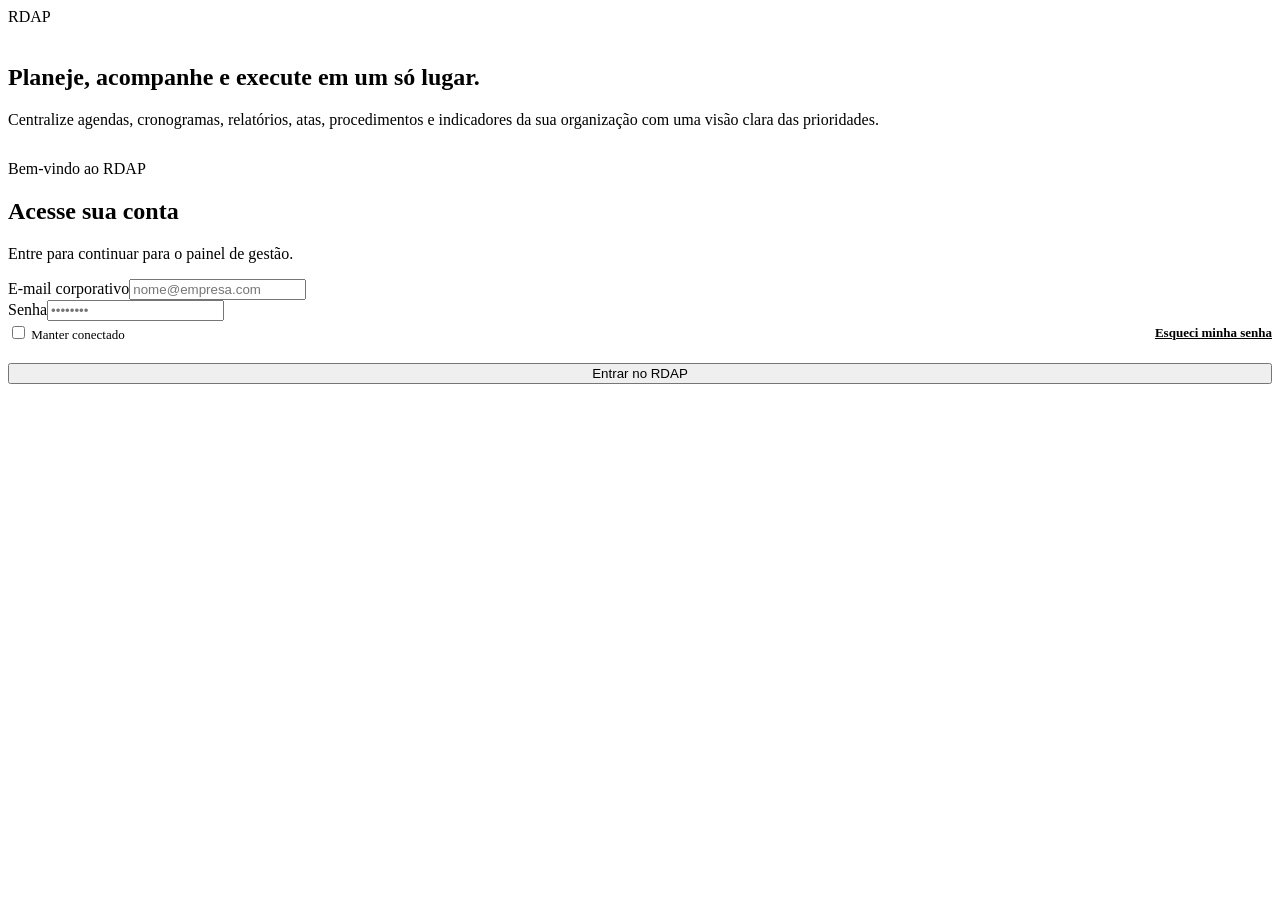
==== index.html @ f35115d3 "Initial RDAP site" ====
<!doctype html><html lang="pt-BR"><head><meta charset="utf-8"><meta name="viewport" content="width=device-width,initial-scale=1"><title>Entrar | RDAP</title><link rel="stylesheet" href="styles.css"></head><body class="login-body"><div class="login-card"><section class="login-hero"><div class="brand big"><div class="flag-logo"></div><span>RDAP</span></div><div class="hero-copy"><div class="eyebrow" style="color:#fff;opacity:.72">Organização empresarial</div><h1>Planeje, acompanhe e execute em um só lugar.</h1><p>Centralize agendas, cronogramas, relatórios, atas, procedimentos e indicadores da sua organização com uma visão clara das prioridades.</p></div><div style="font-size:12px;color:rgba(255,255,255,.6)">Red • White • Blue • Productivity</div></section><section class="login-form"><div class="eyebrow">Bem-vindo ao RDAP</div><h2>Acesse sua conta</h2><p>Entre para continuar para o painel de gestão.</p><form onsubmit="event.preventDefault();location.href='dashboard.html'"><div class="field"><label>E-mail corporativo</label><input type="email" placeholder="nome@empresa.com" required></div><div class="field"><label>Senha</label><input type="password" placeholder="••••••••" required></div><div style="display:flex;justify-content:space-between;gap:10px;align-items:center;margin:2px 0 20px;font-size:13px"><label><input type="checkbox"> Manter conectado</label><a href="#" style="color:var(--navy);font-weight:700">Esqueci minha senha</a></div><button class="btn btn-primary" style="width:100%">Entrar no RDAP</button></form></section></div></body></html>
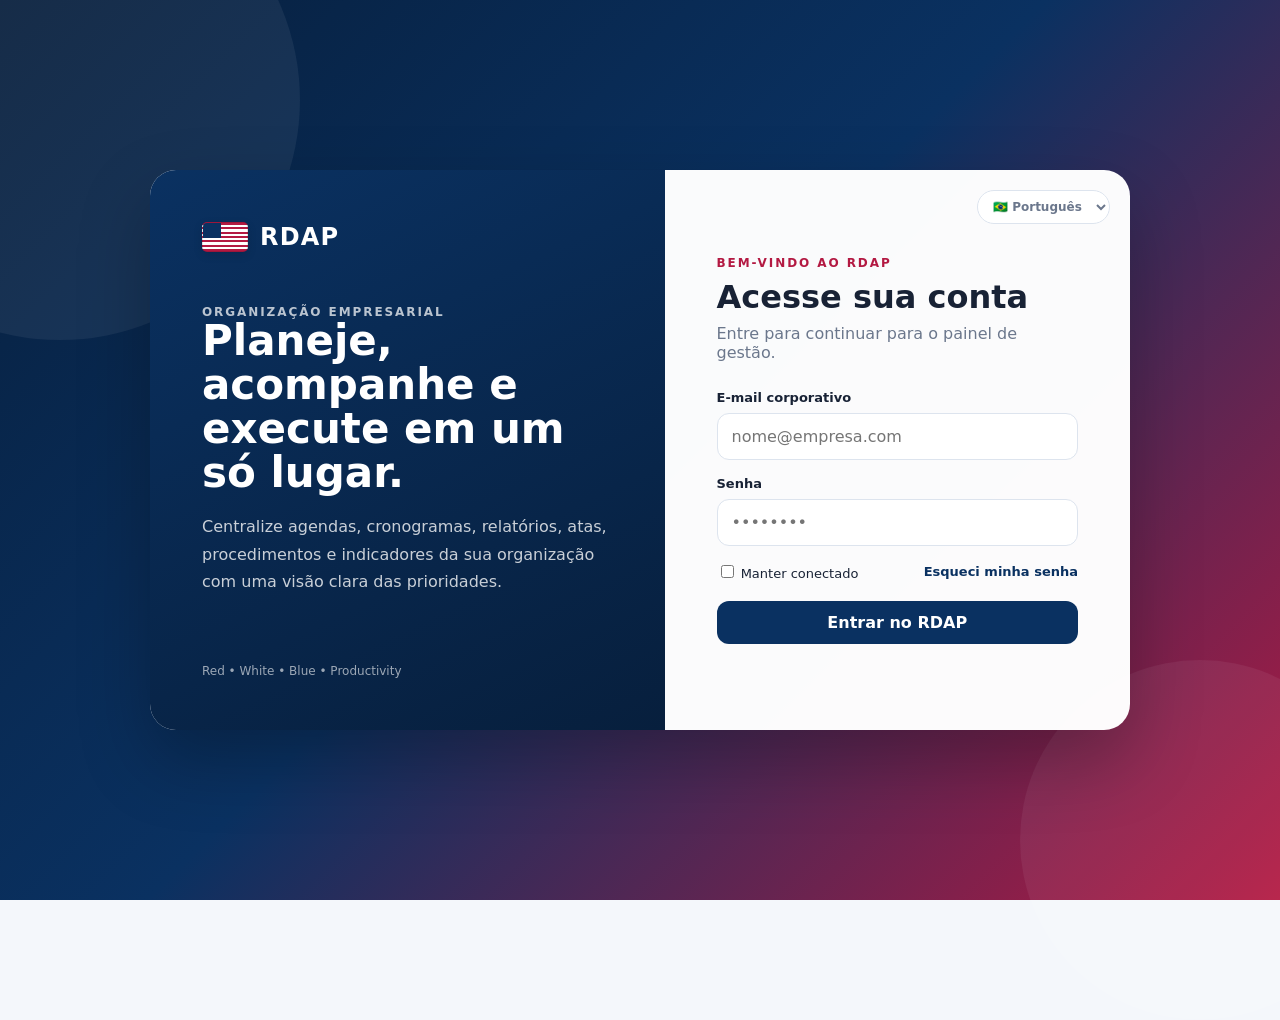
==== commit b8fb49e4: "Enable language selector on login" ====
--- a/index.html
+++ b/index.html
@@ -1 +1 @@
-<!doctype html><html lang="pt-BR"><head><meta charset="utf-8"><meta name="viewport" content="width=device-width,initial-scale=1"><title>Entrar | RDAP</title><link rel="stylesheet" href="styles.css"></head><body class="login-body"><div class="login-card"><section class="login-hero"><div class="brand big"><div class="flag-logo"></div><span>RDAP</span></div><div class="hero-copy"><div class="eyebrow" style="color:#fff;opacity:.72">Organização empresarial</div><h1>Planeje, acompanhe e execute em um só lugar.</h1><p>Centralize agendas, cronogramas, relatórios, atas, procedimentos e indicadores da sua organização com uma visão clara das prioridades.</p></div><div style="font-size:12px;color:rgba(255,255,255,.6)">Red • White • Blue • Productivity</div></section><section class="login-form"><div class="eyebrow">Bem-vindo ao RDAP</div><h2>Acesse sua conta</h2><p>Entre para continuar para o painel de gestão.</p><form onsubmit="event.preventDefault();location.href='dashboard.html'"><div class="field"><label>E-mail corporativo</label><input type="email" placeholder="nome@empresa.com" required></div><div class="field"><label>Senha</label><input type="password" placeholder="••••••••" required></div><div style="display:flex;justify-content:space-between;gap:10px;align-items:center;margin:2px 0 20px;font-size:13px"><label><input type="checkbox"> Manter conectado</label><a href="#" style="color:var(--navy);font-weight:700">Esqueci minha senha</a></div><button class="btn btn-primary" style="width:100%">Entrar no RDAP</button></form></section></div></body></html>+<!doctype html><html lang="pt-BR"><head><meta charset="utf-8"><meta name="viewport" content="width=device-width,initial-scale=1"><title>Entrar | RDAP</title><link rel="stylesheet" href="styles.css"></head><body class="login-body"><div class="login-card"><section class="login-hero"><div class="brand big"><div class="flag-logo"></div><span>RDAP</span></div><div class="hero-copy"><div class="eyebrow" style="color:#fff;opacity:.72">Organização empresarial</div><h1>Planeje, acompanhe e execute em um só lugar.</h1><p>Centralize agendas, cronogramas, relatórios, atas, procedimentos e indicadores da sua organização com uma visão clara das prioridades.</p></div><div style="font-size:12px;color:rgba(255,255,255,.6)">Red • White • Blue • Productivity</div></section><section class="login-form"><div class="eyebrow">Bem-vindo ao RDAP</div><h2>Acesse sua conta</h2><p>Entre para continuar para o painel de gestão.</p><form onsubmit="event.preventDefault();location.href='dashboard.html'"><div class="field"><label>E-mail corporativo</label><input type="email" placeholder="nome@empresa.com" required></div><div class="field"><label>Senha</label><input type="password" placeholder="••••••••" required></div><div style="display:flex;justify-content:space-between;gap:10px;align-items:center;margin:2px 0 20px;font-size:13px"><label><input type="checkbox"> Manter conectado</label><a href="#" style="color:var(--navy);font-weight:700">Esqueci minha senha</a></div><button class="btn btn-primary" style="width:100%">Entrar no RDAP</button></form></section></div><script src="app.js"></script></body></html>
--- a/styles.css
+++ b/styles.css
@@ -0,0 +1 @@
+:root{--navy:#0A3161;--navy-2:#071f3d;--red:#B31942;--red-2:#8e1435;--white:#ffffff;--bg:#f4f7fb;--card:#ffffff;--text:#182235;--muted:#6b778c;--line:#dde4ee;--success:#2f855a;--warning:#d69e2e;--shadow:0 10px 30px rgba(10,49,97,.10);--radius:18px}*{box-sizing:border-box}html,body{margin:0;padding:0;font-family:Inter,system-ui,-apple-system,BlinkMacSystemFont,"Segoe UI",sans-serif;background:var(--bg);color:var(--text)}a{text-decoration:none;color:inherit}button,input,select,textarea{font:inherit}body{min-height:100vh}.login-body{background:linear-gradient(135deg,var(--navy-2),var(--navy) 48%,var(--red));display:grid;place-items:center;padding:24px;position:relative;overflow:hidden}.login-body:before,.login-body:after{content:"";position:absolute;border-radius:50%;background:rgba(255,255,255,.06)}.login-body:before{width:480px;height:480px;left:-180px;top:-140px}.login-body:after{width:360px;height:360px;right:-100px;bottom:-120px}.login-card{position:relative;z-index:2;width:min(980px,100%);display:grid;grid-template-columns:1.05fr .95fr;background:rgba(255,255,255,.98);border-radius:26px;overflow:hidden;box-shadow:0 30px 70px rgba(0,0,0,.25)}.login-hero{padding:52px;background:linear-gradient(155deg,var(--navy),var(--navy-2));color:#fff;display:flex;flex-direction:column;justify-content:space-between;min-height:560px}.login-form{padding:52px;display:flex;flex-direction:column;justify-content:center}.brand{display:flex;align-items:center;gap:12px;font-weight:800;letter-spacing:.05em}.flag-logo{width:46px;height:30px;border-radius:5px;overflow:hidden;border:1px solid rgba(0,0,0,.12);box-shadow:0 3px 10px rgba(0,0,0,.12);position:relative;background:repeating-linear-gradient(to bottom,#B31942 0 7.69%,#fff 7.69% 15.38%)}.flag-logo:before{content:"";position:absolute;left:0;top:0;width:42%;height:54%;background:#0A3161}.brand.big{font-size:24px}.hero-copy h1{font-size:42px;line-height:1.05;margin:0 0 18px}.hero-copy p{color:rgba(255,255,255,.78);line-height:1.7;max-width:440px}.eyebrow{font-size:12px;text-transform:uppercase;letter-spacing:.16em;font-weight:800;color:var(--red)}.login-form h2{font-size:32px;margin:8px 0}.login-form p{color:var(--muted);margin:0 0 28px}.field{display:flex;flex-direction:column;gap:8px;margin-bottom:16px}.field label{font-size:13px;font-weight:700}.field input,.field select,.field textarea{border:1px solid var(--line);border-radius:12px;padding:13px 14px;background:#fff;outline:none}.field input:focus,.field select:focus,.field textarea:focus{border-color:var(--navy);box-shadow:0 0 0 3px rgba(10,49,97,.08)}.btn{border:0;border-radius:12px;padding:12px 16px;font-weight:800;cursor:pointer;display:inline-flex;align-items:center;justify-content:center;gap:8px}.btn-primary{background:var(--navy);color:#fff}.btn-primary:hover{background:var(--navy-2)}.btn-red{background:var(--red);color:#fff}.btn-outline{background:#fff;color:var(--navy);border:1px solid var(--line)}.app{display:grid;grid-template-columns:260px 1fr;min-height:100vh}.sidebar{background:var(--navy-2);color:#fff;padding:22px 16px;position:sticky;top:0;height:100vh}.sidebar .brand{padding:6px 8px 22px}.nav{display:flex;flex-direction:column;gap:6px}.nav a{padding:11px 12px;border-radius:10px;color:rgba(255,255,255,.78);display:flex;align-items:center;gap:10px;font-size:14px}.nav a:hover,.nav a.active{background:rgba(255,255,255,.11);color:#fff}.nav .dot{width:8px;height:8px;border-radius:50%;background:var(--red);box-shadow:0 0 0 3px rgba(179,25,66,.15)}.sidebar-footer{position:absolute;left:16px;right:16px;bottom:18px;border-top:1px solid rgba(255,255,255,.1);padding-top:14px;color:rgba(255,255,255,.65);font-size:12px}.main{min-width:0}.topbar{height:74px;background:#fff;border-bottom:1px solid var(--line);display:flex;align-items:center;justify-content:space-between;padding:0 28px;position:sticky;top:0;z-index:10}.topbar h1{font-size:20px;margin:0}.top-actions{display:flex;align-items:center;gap:10px}.pill{border:1px solid var(--line);padding:8px 11px;border-radius:999px;font-size:12px;color:var(--muted);background:#fff}.avatar{width:36px;height:36px;border-radius:50%;background:linear-gradient(135deg,var(--navy),var(--red));color:white;display:grid;place-items:center;font-weight:800}.content{padding:28px}.grid{display:grid;gap:18px}.grid-4{grid-template-columns:repeat(4,1fr)}.grid-3{grid-template-columns:repeat(3,1fr)}.grid-2{grid-template-columns:repeat(2,1fr)}.card{background:var(--card);border:1px solid var(--line);border-radius:var(--radius);box-shadow:var(--shadow);padding:20px}.card h3{margin:0 0 12px;font-size:16px}.metric{font-size:30px;font-weight:800;color:var(--navy);margin:5px 0}.subtle{color:var(--muted);font-size:13px}.accent-top{border-top:4px solid var(--red)}.section-header{display:flex;justify-content:space-between;gap:12px;align-items:center;margin:24px 0 14px}.section-header h2{margin:0;font-size:20px}.section-header p{margin:4px 0 0;color:var(--muted);font-size:13px}.list{display:flex;flex-direction:column;gap:10px}.list-item{padding:13px;border:1px solid var(--line);border-radius:12px;display:flex;justify-content:space-between;gap:12px;align-items:center}.badge{font-size:11px;border-radius:999px;padding:5px 9px;font-weight:800}.badge-blue{background:#e8f0fb;color:var(--navy)}.badge-red{background:#fdebf0;color:var(--red)}.badge-green{background:#e9f7ef;color:var(--success)}.badge-yellow{background:#fff7df;color:#9a6700}.calendar{display:grid;grid-template-columns:repeat(7,1fr);gap:8px}.calendar .dayname{font-size:11px;font-weight:800;color:var(--muted);padding:6px}.calendar .day{min-height:96px;background:#fff;border:1px solid var(--line);border-radius:12px;padding:8px;font-size:12px}.calendar .day strong{display:block;margin-bottom:7px}.event{background:#edf3fb;color:var(--navy);border-left:3px solid var(--navy);padding:5px 7px;border-radius:6px;margin-top:5px;font-size:10px}.event.red{background:#fff0f3;color:var(--red);border-color:var(--red)}.table-wrap{overflow:auto}.table{width:100%;border-collapse:collapse;font-size:13px}.table th,.table td{text-align:left;padding:12px;border-bottom:1px solid var(--line)}.table th{color:var(--muted);font-size:11px;text-transform:uppercase;letter-spacing:.06em;background:#fafbfd}.progress{height:9px;background:#e9edf4;border-radius:99px;overflow:hidden}.progress span{display:block;height:100%;background:linear-gradient(90deg,var(--navy),var(--red));border-radius:99px}.toolbar{display:flex;gap:10px;flex-wrap:wrap}.search{border:1px solid var(--line);border-radius:12px;padding:10px 12px;background:#fff;min-width:220px}.empty{padding:40px;text-align:center;border:1px dashed #c8d2df;border-radius:16px;color:var(--muted)}.chart{height:220px;display:flex;align-items:flex-end;gap:12px;padding:12px 4px 0}.bar{flex:1;background:linear-gradient(180deg,var(--red),var(--navy));border-radius:8px 8px 2px 2px;min-width:24px;position:relative}.bar span{position:absolute;bottom:-22px;left:50%;transform:translateX(-50%);font-size:10px;color:var(--muted)}.settings-grid{display:grid;grid-template-columns:220px 1fr;gap:18px}.settings-menu{display:flex;flex-direction:column;gap:6px}.settings-menu a{padding:10px 12px;border-radius:10px;color:var(--muted)}.settings-menu a.active{background:#edf3fb;color:var(--navy);font-weight:800}.mobile-toggle{display:none}@media(max-width:1050px){.grid-4{grid-template-columns:repeat(2,1fr)}.grid-3{grid-template-columns:repeat(2,1fr)}.app{grid-template-columns:220px 1fr}.sidebar{padding-left:12px;padding-right:12px}}@media(max-width:760px){.login-card{grid-template-columns:1fr}.login-hero{display:none}.login-form{padding:32px}.app{display:block}.sidebar{position:fixed;left:-280px;top:0;width:260px;z-index:40;transition:.25s}.sidebar.open{left:0}.main{width:100%}.mobile-toggle{display:inline-flex}.topbar{padding:0 16px}.content{padding:18px}.grid-4,.grid-3,.grid-2,.settings-grid{grid-template-columns:1fr}.calendar{grid-template-columns:repeat(2,1fr)}.calendar .dayname{display:none}.topbar h1{font-size:17px}.pill.hide-mobile{display:none}}
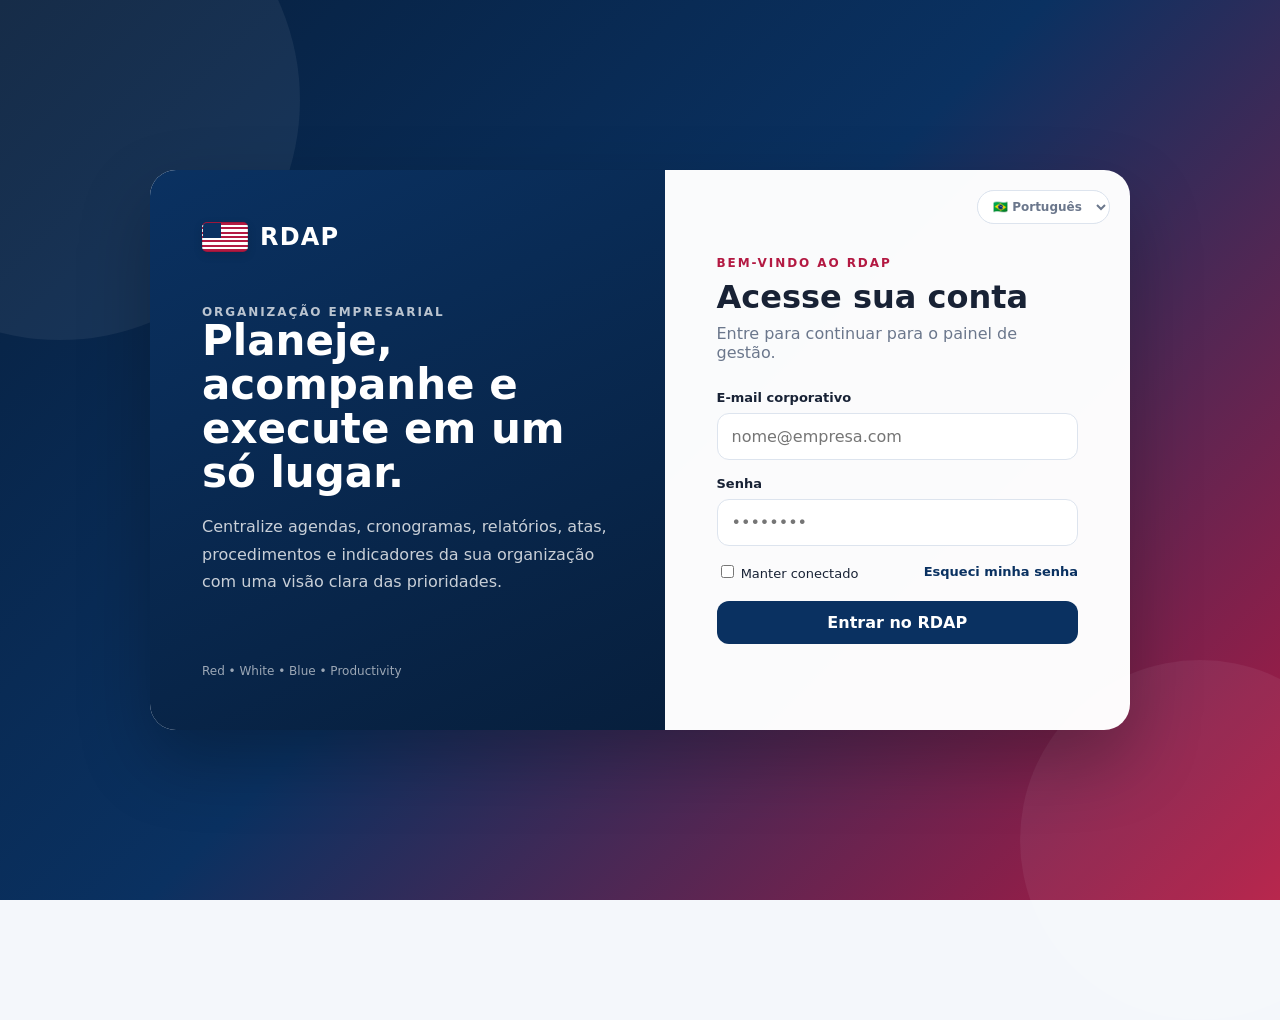
==== commit 8cac08e7: "Make language selector visible on index.html" ====
--- a/index.html
+++ b/index.html
@@ -1 +1 @@
-<!doctype html><html lang="pt-BR"><head><meta charset="utf-8"><meta name="viewport" content="width=device-width,initial-scale=1"><title>Entrar | RDAP</title><link rel="stylesheet" href="styles.css"></head><body class="login-body"><div class="login-card"><section class="login-hero"><div class="brand big"><div class="flag-logo"></div><span>RDAP</span></div><div class="hero-copy"><div class="eyebrow" style="color:#fff;opacity:.72">Organização empresarial</div><h1>Planeje, acompanhe e execute em um só lugar.</h1><p>Centralize agendas, cronogramas, relatórios, atas, procedimentos e indicadores da sua organização com uma visão clara das prioridades.</p></div><div style="font-size:12px;color:rgba(255,255,255,.6)">Red • White • Blue • Productivity</div></section><section class="login-form"><div class="eyebrow">Bem-vindo ao RDAP</div><h2>Acesse sua conta</h2><p>Entre para continuar para o painel de gestão.</p><form onsubmit="event.preventDefault();location.href='dashboard.html'"><div class="field"><label>E-mail corporativo</label><input type="email" placeholder="nome@empresa.com" required></div><div class="field"><label>Senha</label><input type="password" placeholder="••••••••" required></div><div style="display:flex;justify-content:space-between;gap:10px;align-items:center;margin:2px 0 20px;font-size:13px"><label><input type="checkbox"> Manter conectado</label><a href="#" style="color:var(--navy);font-weight:700">Esqueci minha senha</a></div><button class="btn btn-primary" style="width:100%">Entrar no RDAP</button></form></section></div><script src="app.js"></script></body></html>+<!doctype html><html lang="pt-BR"><head><meta charset="utf-8"><meta name="viewport" content="width=device-width,initial-scale=1"><title>Entrar | RDAP</title><link rel="stylesheet" href="styles.css"></head><body class="login-body"><div class="login-card"><section class="login-hero"><div class="brand big"><div class="flag-logo"></div><span>RDAP</span></div><div class="hero-copy"><div class="eyebrow" style="color:#fff;opacity:.72">Organização empresarial</div><h1>Planeje, acompanhe e execute em um só lugar.</h1><p>Centralize agendas, cronogramas, relatórios, atas, procedimentos e indicadores da sua organização com uma visão clara das prioridades.</p></div><div style="font-size:12px;color:rgba(255,255,255,.6)">Red • White • Blue • Productivity</div></section><section class="login-form" style="position:relative"><div style="position:absolute;top:20px;right:20px"><select data-rdap-lang class="pill" style="cursor:pointer;font-weight:700"><option value="pt">🇧🇷 Português</option><option value="es">🇪🇸 Español</option><option value="en">🇺🇸 English</option></select></div><div class="eyebrow">Bem-vindo ao RDAP</div><h2>Acesse sua conta</h2><p>Entre para continuar para o painel de gestão.</p><form onsubmit="event.preventDefault();location.href='dashboard.html'"><div class="field"><label>E-mail corporativo</label><input type="email" placeholder="nome@empresa.com" required></div><div class="field"><label>Senha</label><input type="password" placeholder="••••••••" required></div><div style="display:flex;justify-content:space-between;gap:10px;align-items:center;margin:2px 0 20px;font-size:13px"><label><input type="checkbox"> Manter conectado</label><a href="#" style="color:var(--navy);font-weight:700">Esqueci minha senha</a></div><button class="btn btn-primary" style="width:100%">Entrar no RDAP</button></form></section></div><script src="app.js?v=20260920-2"></script></body></html>
